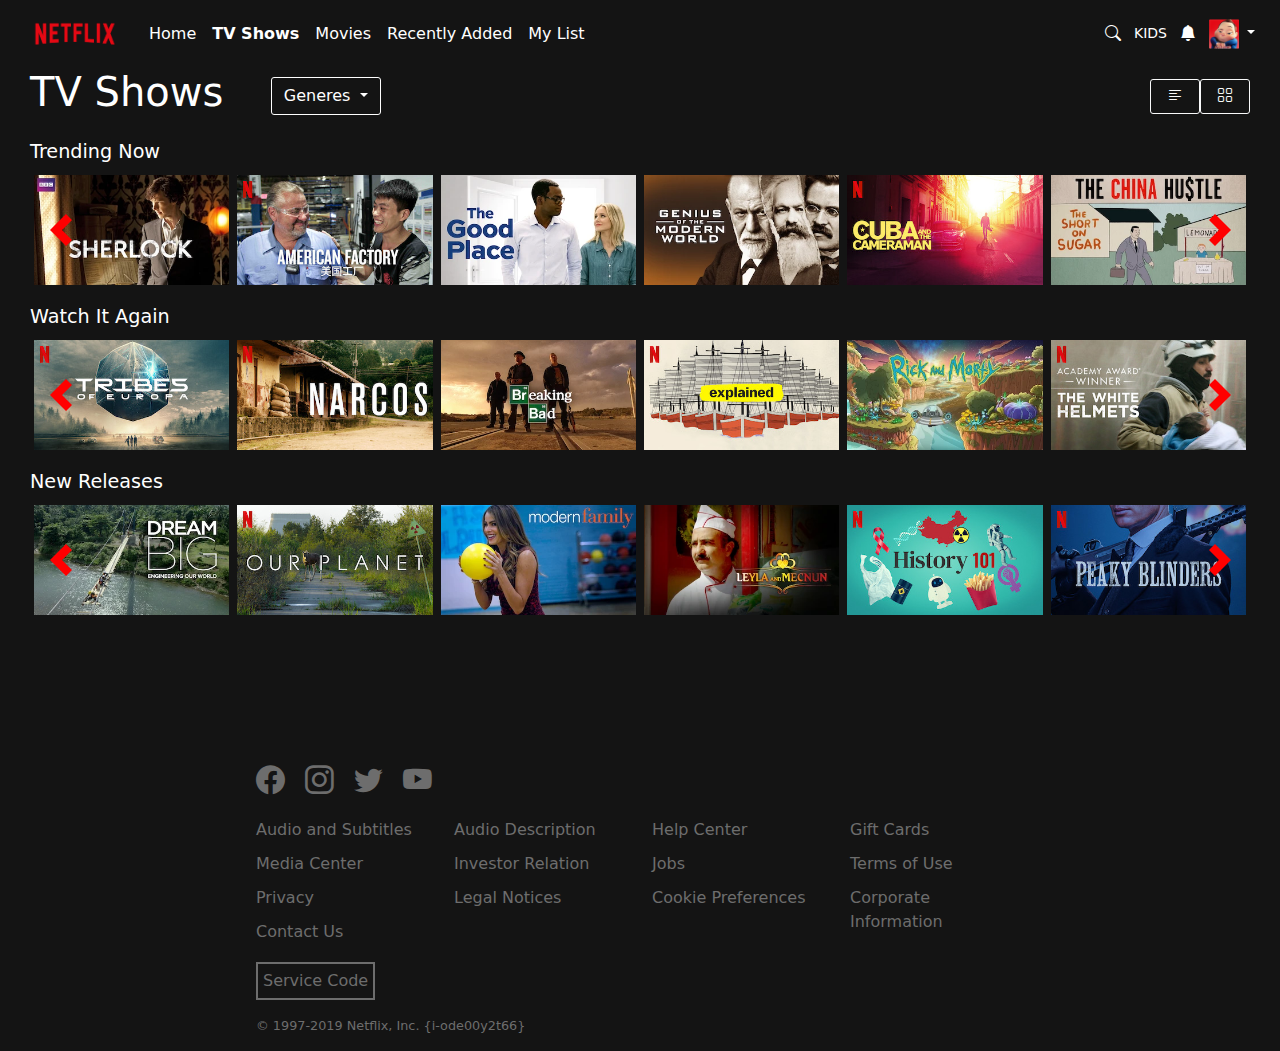
==== index.html @ 9b89817e "first commit" ====
<!DOCTYPE html>
<html lang="en">
  <head>
    <meta charset="UTF-8" />
    <meta name="viewport" content="width=device-width, initial-scale=1.0" />
    <title>Netflix clone</title>
    <link
      href="https://cdn.jsdelivr.net/npm/bootstrap@5.3.3/dist/css/bootstrap.min.css"
      rel="stylesheet"
      integrity="sha384-QWTKZyjpPEjISv5WaRU9OFeRpok6YctnYmDr5pNlyT2bRjXh0JMhjY6hW+ALEwIH"
      crossorigin="anonymous"
    />
    <link rel="stylesheet" href="style.css" />
  </head>
  <body>
    <header>
      <nav class="navbar navbar-expand-lg navbar-light">
        <div class="container-fluid p-0">
          <a class="navbar-brand" href="#">
            <img src="/assets/netflix_logo.png" alt="logo" />
          </a>
          <button
            class="navbar-toggler"
            type="button"
            data-bs-toggle="collapse"
            data-bs-target="#navbarSupportedContent"
            aria-controls="navbarSupportedContent"
            aria-expanded="false"
            aria-label="Toggle navigation"
          >
            <span class="navbar-toggler-icon"></span>
          </button>
          <div class="collapse navbar-collapse" id="navbarSupportedContent">
            <ul class="navbar-nav me-auto mb-2 mb-lg-0">
              <li class="nav-item">
                <a class="nav-link" href="#">Home</a>
              </li>
              <li class="nav-item">
                <a class="nav-link active" aria-current="page" href="#"
                  >TV Shows</a
                >
              </li>
              <li class="nav-item">
                <a class="nav-link">Movies</a>
              </li>
              <li class="nav-item">
                <a class="nav-link" href="#">Recently Added</a>
              </li>
              <li class="nav-item">
                <a class="nav-link" href="#">My List</a>
              </li>
            </ul>

            <form class="rightNav d-flex">
              <i class="bi bi-search"></i>
              <a href="#">KIDS </a>
              <i class="bi bi-bell-fill"></i>
              <li class="nav-item dropdown">
                <a
                  class="nav-link dropdown-toggle"
                  href="#"
                  role="button"
                  data-bs-toggle="dropdown"
                  aria-expanded="false"
                >
                  <img src="assets/avatar.png" alt="avatar" />
                </a>
                <ul class="dropdown-menu dropdown-menu-right">
                  <li>
                    <a class="dropdown-item" href="#"
                      ><i class="bi bi-person-circle"></i> Account</a
                    >
                  </li>
                  <li>
                    <a class="dropdown-item" href="#"
                      ><i class="bi bi-gear"></i> Settings</a
                    >
                  </li>
                  <li><hr class="dropdown-divider" /></li>
                  <li>
                    <a class="dropdown-item" href="#"
                      ><i class="bi bi-box-arrow-left"></i> Disconnect</a
                    >
                  </li>
                </ul>
              </li>
            </form>
          </div>
        </div>
      </nav>
    </header>
    <main>
      <section class="titleBar row">
        <div class="col-9">
          <div class="row tvShows d-flex align-items-center">
            <h1 class="col-lg-3 col-md-12">TV Shows</h1>
            <div class="dropdown col-lg-4 col-md-12">
              <button
                class="btn btn-secondary dropdown-toggle"
                type="button"
                data-bs-toggle="dropdown"
                aria-expanded="false"
              >
                Generes
              </button>
              <ul class="dropdown-menu">
                <li><a class="dropdown-item" href="#">Action</a></li>
                <li><a class="dropdown-item" href="#">Romantic</a></li>
                <li><a class="dropdown-item" href="#">Horror</a></li>
              </ul>
            </div>
          </div>
        </div>
        <div class="col-3">
          <div class="row justify-content-end mr-0">
            <button
              type="button"
              class="btn btn-outline-light btnRight d-flex align-items-center justify-content-center col-md-12 col-lg-6"
            >
              <i class="bi bi-text-left"></i>
            </button>
            <button
              type="button"
              class="btn btn-outline-light btnRight d-flex align-items-center justify-content-center col-md-12 col-lg-6"
            >
              <i class="bi bi-grid"></i>
            </button>
          </div>
        </div>
      </section>
      <section class="film">
        <div>
          <h3 class="mt-3">Trending Now</h3>
          <div id="carouselExample" class="carousel slide">
            <div class="carousel-inner">
              <div class="carousel-item active">
                <div class="container-fluid">
                  <div class="row">
                    <img
                      src="assets/media/media0.webp"
                      class="col-2 p-1"
                      alt="..."
                    />
                    <img
                      src="assets/media/media1.jpg"
                      class="col-2 p-1"
                      alt="..."
                    />
                    <img
                      src="assets/media/media2.webp"
                      class="col-2 p-1"
                      alt="..."
                    />
                    <img
                      src="assets/media/media3.webp"
                      class="col-2 p-1"
                      alt="..."
                    />
                    <img
                      src="assets/media/media4.jpg"
                      class="col-2 p-1"
                      alt="..."
                    />
                    <img
                      src="assets/media/media5.webp"
                      class="col-2 p-1"
                      alt="..."
                    />
                  </div>
                </div>
              </div>

              <div class="carousel-item row">
                <div class="container-fluid">
                  <div class="row">
                    <img
                      src="assets/media/media6.jpg"
                      class="col-2 p-1"
                      alt="..."
                    />
                    <img
                      src="assets/media/media7.webp"
                      class="col-2 p-1"
                      alt="..."
                    />
                    <img
                      src="assets/media/media8.webp"
                      class="col-2 p-1"
                      alt="..."
                    />
                    <img
                      src="assets/media/media9.jpg"
                      class="col-2 p-1"
                      alt="..."
                    />
                    <img
                      src="assets/media/media10.jpg"
                      class="col-2 p-1"
                      alt="..."
                    />
                    <img
                      src="assets/media/media11.jpg"
                      class="col-2 p-1"
                      alt="..."
                    />
                  </div>
                </div>
              </div>
            </div>
            <button
              class="carousel-control-prev"
              type="button"
              data-bs-target="#carouselExample"
              data-bs-slide="prev"
            >
              <span
                class="carousel-control-prev-icon"
                aria-hidden="true"
              ></span>
              <span class="visually-hidden">Previous</span>
            </button>
            <button
              class="carousel-control-next"
              type="button"
              data-bs-target="#carouselExample"
              data-bs-slide="next"
            >
              <span
                class="carousel-control-next-icon"
                aria-hidden="true"
              ></span>
              <span class="visually-hidden">Next</span>
            </button>
          </div>
        </div>
        <div>
          <h3 class="mt-3">Watch It Again</h3>
          <div id="carouselExample1" class="carousel slide">
            <div class="carousel-inner">
              <div class="carousel-item active">
                <div class="container-fluid">
                  <div class="row">
                    <img
                      src="assets/media/media12.jpg"
                      class="col-2 p-1"
                      alt="..."
                    />
                    <img
                      src="assets/media/media13.jpg"
                      class="col-2 p-1"
                      alt="..."
                    />
                    <img
                      src="assets/media/media14.webp"
                      class="col-2 p-1"
                      alt="..."
                    />
                    <img
                      src="assets/media/media15.jpg"
                      class="col-2 p-1"
                      alt="..."
                    />
                    <img
                      src="assets/media/media16.webp"
                      class="col-2 p-1"
                      alt="..."
                    />
                    <img
                      src="assets/media/media17.jpg"
                      class="col-2 p-1"
                      alt="..."
                    />
                  </div>
                </div>
              </div>

              <div class="carousel-item row">
                <div class="container-fluid">
                  <div class="row">
                    <img
                      src="assets/media/media17.jpg"
                      class="col-2 p-1"
                      alt="..."
                    />
                    <img
                      src="assets/media/media18.jpg"
                      class="col-2 p-1"
                      alt="..."
                    />
                    <img
                      src="assets/media/media19.webp"
                      class="col-2 p-1"
                      alt="..."
                    />
                    <img
                      src="assets/media/media20.jpg"
                      class="col-2 p-1"
                      alt="..."
                    />
                    <img
                      src="assets/media/media21.webp"
                      class="col-2 p-1"
                      alt="..."
                    />
                    <img
                      src="assets/media/media22.webp"
                      class="col-2 p-1"
                      alt="..."
                    />
                  </div>
                </div>
              </div>
            </div>
            <button
              class="carousel-control-prev"
              type="button"
              data-bs-target="#carouselExample1"
              data-bs-slide="prev"
            >
              <span
                class="carousel-control-prev-icon"
                aria-hidden="true"
              ></span>
              <span class="visually-hidden">Previous</span>
            </button>
            <button
              class="carousel-control-next"
              type="button"
              data-bs-target="#carouselExample1"
              data-bs-slide="next"
            >
              <span
                class="carousel-control-next-icon"
                aria-hidden="true"
              ></span>
              <span class="visually-hidden">Next</span>
            </button>
          </div>
        </div>
        <div>
          <h3 class="mt-3">New Releases</h3>
          <div id="carouselExample2" class="carousel slide">
            <div class="carousel-inner">
              <div class="carousel-item active">
                <div class="container-fluid">
                  <div class="row">
                    <img
                      src="assets/media/media23.webp"
                      class="col-2 p-1"
                      alt="..."
                    />
                    <img
                      src="assets/media/media24.jpg"
                      class="col-2 p-1"
                      alt="..."
                    />
                    <img
                      src="assets/media/media25.webp"
                      class="col-2 p-1"
                      alt="..."
                    />
                    <img
                      src="assets/media/media26.webp"
                      class="col-2 p-1"
                      alt="..."
                    />
                    <img
                      src="assets/media/media27.jpg"
                      class="col-2 p-1"
                      alt="..."
                    />
                    <img
                      src="assets/media/media28.jpg"
                      class="col-2 p-1"
                      alt="..."
                    />
                  </div>
                </div>
              </div>

              <div class="carousel-item row">
                <div class="container-fluid">
                  <div class="row">
                    <img
                      src="assets/media/media29.jpg"
                      class="col-2 p-1"
                      alt="..."
                    />
                    <img
                      src="assets/media/media30.jpg"
                      class="col-2 p-1"
                      alt="..."
                    />
                    <img
                      src="assets/media/media31.webp"
                      class="col-2 p-1"
                      alt="..."
                    />
                    <img
                      src="assets/media/media32.jpg"
                      class="col-2 p-1"
                      alt="..."
                    />
                  </div>
                </div>
              </div>
            </div>
            <button
              class="carousel-control-prev"
              type="button"
              data-bs-target="#carouselExample2"
              data-bs-slide="prev"
            >
              <span
                class="carousel-control-prev-icon"
                aria-hidden="true"
              ></span>
              <span class="visually-hidden">Previous</span>
            </button>
            <button
              class="carousel-control-next"
              type="button"
              data-bs-target="#carouselExample2"
              data-bs-slide="next"
            >
              <span
                class="carousel-control-next-icon"
                aria-hidden="true"
              ></span>
              <span class="visually-hidden">Next</span>
            </button>
          </div>
        </div>
      </section>
    </main>

    <footer>
      <div class="piePagina">
        <div class="icons mb-3">
          <a href="https://www.facebook.com/" target="_blank"
            ><i class="bi bi-facebook"></i
          ></a>
          <a href="https://www.instagram.com/" target="_blank"
            ><i class="bi bi-instagram"></i
          ></a>
          <a href="https://www.twitter.com/" target="_blank"
            ><i class="bi bi-twitter"></i
          ></a>
          <a href="https://www.youtube.com/" target="_blank"
            ><i class="bi bi-youtube"></i
          ></a>
        </div>
        <div class="row">
          <div class="col-md-3 col-6 d-flex flex-column">
            <a href="#">Audio and Subtitles</a>
            <a href="#">Media Center</a>
            <a href="#">Privacy</a>
            <a href="#">Contact Us</a>
          </div>
          <div class="col-md-3 col-6 d-flex flex-column">
            <a href="#">Audio Description</a>
            <a href="#">Investor Relation</a>
            <a href="#">Legal Notices</a>
          </div>
          <div class="col-md-3 col-6 d-flex flex-column">
            <a href="#">Help Center</a>
            <a href="#">Jobs</a>
            <a href="#">Cookie Preferences</a>
          </div>
          <div class="col-md-3 col-6 d-flex flex-column">
            <a href="#">Gift Cards</a>
            <a href="#">Terms of Use</a>
            <a href="#">Corporate Information</a>
          </div>
        </div>
        <div class="text-center text-sm-start">
          <button class="mt-2 mb-3">Service Code</button>
          <p>&copy; 1997-2019 Netflix, Inc. {i-ode00y2t66}</p>
        </div>
      </div>
    </footer>
    <script
      src="https://cdn.jsdelivr.net/npm/bootstrap@5.3.3/dist/js/bootstrap.bundle.min.js"
      integrity="sha384-YvpcrYf0tY3lHB60NNkmXc5s9fDVZLESaAA55NDzOxhy9GkcIdslK1eN7N6jIeHz"
      crossorigin="anonymous"
    ></script>
  </body>
</html>
---- style.css ----
@import url("https://cdn.jsdelivr.net/npm/bootstrap-icons@1.3.0/font/bootstrap-icons.css");
body {
  background-color: #141414;
}
header {
  margin-inline: 25px;
  nav {
    a.nav-link {
      color: white;
      font-weight: 400;
    }
    .navbar-nav .nav-link.active {
      color: white;
      font-weight: 600;
    }
    .nav-link:hover {
      color: rgb(193, 191, 191);
    }
    img {
      max-width: 100px;
    }

    .rightNav {
      color: white;
      width: 150px;
      justify-content: space-between;
      align-items: center;

      a {
        text-decoration: none;
        color: white;
        font-size: 14px;
      }
      li {
        list-style-type: none;
      }
      a img {
        max-width: 30px;
      }
      a.dropdown-item {
        text-decoration: none;
        color: black;
      }
      .dropdown-menu-right {
        right: 0 !important;
        left: auto !important;
      }
    }
  }
  .navbar-light .navbar-toggler-icon {
    background-image: url("data:image/svg+xml,%3csvg xmlns='http://www.w3.org/2000/svg' width='30' height='30' viewBox='0 0 30 30'%3e%3cpath stroke='rgba(255,255,255, 0.9)' stroke-linecap='round' stroke-miterlimit='10' stroke-width='2' d='M4 7h22M4 15h22M4 23h22'/%3e%3c/svg%3e");
  }
  button.navbar-toggler.collapsed {
    border: none;
  }
}
main {
  margin-inline: 30px;
  .titleBar {
    align-items: center;
    margin-inline: 0px;
    h1 {
      color: white;
      padding: 0;
    }
    button.btnRight {
      width: 50px;
      height: 35px;
      border-radius: 3px;
      i {
        width: 20px;
      }
    }
    .tvShows {
      button {
        border: 1px solid white;
        border-radius: 3px;
        background-color: transparent;
      }
    }
  }
  h3 {
    color: white;
    font-size: 1.2em;
  }
  .film {
    .carousel-control-prev-icon {
      background-image: url("data:image/svg+xml;charset=utf8,%3Csvg xmlns='http://www.w3.org/2000/svg' fill='%23ff0000' viewBox='0 0 8 8'%3E%3Cpath d='M5.25 0l-4 4 4 4 1.5-1.5-2.5-2.5 2.5-2.5-1.5-1.5z'/%3E%3C/svg%3E") !important;
    }

    .carousel-control-next-icon {
      background-image: url("data:image/svg+xml;charset=utf8,%3Csvg xmlns='http://www.w3.org/2000/svg' fill='%23ff0000' viewBox='0 0 8 8'%3E%3Cpath d='M2.75 0l-1.5 1.5 2.5 2.5-2.5 2.5 1.5 1.5 4-4-4-4z'/%3E%3C/svg%3E") !important;
    }
    .carousel-control-prev,
    .carousel-control-next {
      width: 5%;
      opacity: 1;
    }
  }
}
footer {
  margin-top: 140px;
  color: #6d6d6d;
  .piePagina {
    max-width: 60%;
    margin-inline: auto;
    a {
      text-decoration: none;
      color: #6d6d6d;
      margin-bottom: 10px;
    }
    .icons {
      a i {
        font-size: 1.8em;
        margin-right: 15px;
      }
    }
    button {
      background-color: transparent;
      color: #6d6d6d;
      border: 2px solid #6d6d6d;
      padding: 5px;
    }
    p {
      font-size: 0.8em;
    }
  }
}
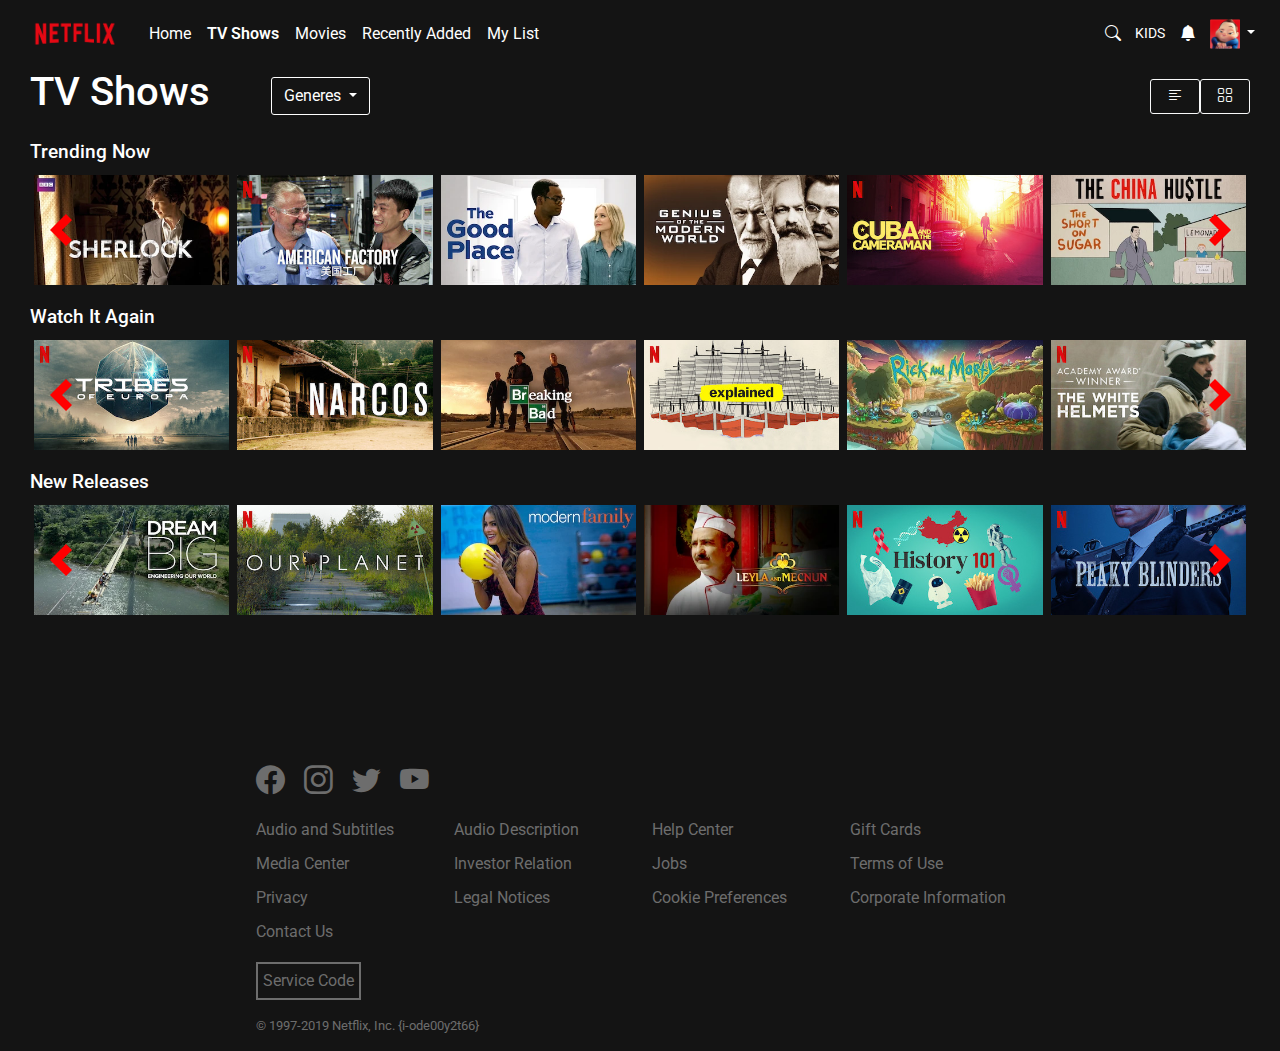
==== commit 8cc8adf1: "commit esercizio" ====
--- a/index.html
+++ b/index.html
@@ -67,12 +67,12 @@
                 </a>
                 <ul class="dropdown-menu dropdown-menu-right">
                   <li>
-                    <a class="dropdown-item" href="#"
+                    <a class="dropdown-item" href="profile.html"
                       ><i class="bi bi-person-circle"></i> Account</a
                     >
                   </li>
                   <li>
-                    <a class="dropdown-item" href="#"
+                    <a class="dropdown-item" href="extra-settings.html"
                       ><i class="bi bi-gear"></i> Settings</a
                     >
                   </li>
@@ -128,7 +128,8 @@
           </div>
         </div>
       </section>
-      <section class="film">
+      <!--DA QUI FIML MEDIUM DISPLAY-->
+      <section class="film d-md-block d-none">
         <div>
           <h3 class="mt-3">Trending Now</h3>
           <div id="carouselExample" class="carousel slide">
@@ -421,6 +422,507 @@
               class="carousel-control-next"
               type="button"
               data-bs-target="#carouselExample2"
+              data-bs-slide="next"
+            >
+              <span
+                class="carousel-control-next-icon"
+                aria-hidden="true"
+              ></span>
+              <span class="visually-hidden">Next</span>
+            </button>
+          </div>
+        </div>
+      </section>
+      <!--DA QUI FIML SMALL DISPLAY-->
+      <section class="film d-md-none d-sm-block d-none">
+        <div>
+          <h3 class="mt-3">Trending Now</h3>
+          <div id="carouselExample3" class="carousel slide">
+            <div class="carousel-inner">
+              <div class="carousel-item active">
+                <div class="container-fluid">
+                  <div class="row">
+                    <img
+                      src="assets/media/media0.webp"
+                      class="col-3 p-1"
+                      alt="..."
+                    />
+                    <img
+                      src="assets/media/media1.jpg"
+                      class="col-3 p-1"
+                      alt="..."
+                    />
+                    <img
+                      src="assets/media/media2.webp"
+                      class="col-3 p-1"
+                      alt="..."
+                    />
+                    <img
+                      src="assets/media/media3.webp"
+                      class="col-3 p-1"
+                      alt="..."
+                    />
+                  </div>
+                </div>
+              </div>
+
+              <div class="carousel-item row">
+                <div class="container-fluid">
+                  <div class="row">
+                    <img
+                      src="assets/media/media6.jpg"
+                      class="col-3 p-1"
+                      alt="..."
+                    />
+                    <img
+                      src="assets/media/media7.webp"
+                      class="col-3 p-1"
+                      alt="..."
+                    />
+                    <img
+                      src="assets/media/media8.webp"
+                      class="col-3 p-1"
+                      alt="..."
+                    />
+                    <img
+                      src="assets/media/media9.jpg"
+                      class="col-3 p-1"
+                      alt="..."
+                    />
+                  </div>
+                </div>
+              </div>
+            </div>
+            <button
+              class="carousel-control-prev"
+              type="button"
+              data-bs-target="#carouselExample3"
+              data-bs-slide="prev"
+            >
+              <span
+                class="carousel-control-prev-icon"
+                aria-hidden="true"
+              ></span>
+              <span class="visually-hidden">Previous</span>
+            </button>
+            <button
+              class="carousel-control-next"
+              type="button"
+              data-bs-target="#carouselExample3"
+              data-bs-slide="next"
+            >
+              <span
+                class="carousel-control-next-icon"
+                aria-hidden="true"
+              ></span>
+              <span class="visually-hidden">Next</span>
+            </button>
+          </div>
+        </div>
+        <div>
+          <h3 class="mt-3">Watch It Again</h3>
+          <div id="carouselExample4" class="carousel slide">
+            <div class="carousel-inner">
+              <div class="carousel-item active">
+                <div class="container-fluid">
+                  <div class="row">
+                    <img
+                      src="assets/media/media12.jpg"
+                      class="col-3 p-1"
+                      alt="..."
+                    />
+                    <img
+                      src="assets/media/media13.jpg"
+                      class="col-3 p-1"
+                      alt="..."
+                    />
+                    <img
+                      src="assets/media/media14.webp"
+                      class="col-3 p-1"
+                      alt="..."
+                    />
+                    <img
+                      src="assets/media/media15.jpg"
+                      class="col-3 p-1"
+                      alt="..."
+                    />
+                  </div>
+                </div>
+              </div>
+
+              <div class="carousel-item row">
+                <div class="container-fluid">
+                  <div class="row">
+                    <img
+                      src="assets/media/media17.jpg"
+                      class="col-3 p-1"
+                      alt="..."
+                    />
+                    <img
+                      src="assets/media/media18.jpg"
+                      class="col-3 p-1"
+                      alt="..."
+                    />
+                    <img
+                      src="assets/media/media19.webp"
+                      class="col-3 p-1"
+                      alt="..."
+                    />
+                    <img
+                      src="assets/media/media20.jpg"
+                      class="col-3 p-1"
+                      alt="..."
+                    />
+                  </div>
+                </div>
+              </div>
+            </div>
+            <button
+              class="carousel-control-prev"
+              type="button"
+              data-bs-target="#carouselExample4"
+              data-bs-slide="prev"
+            >
+              <span
+                class="carousel-control-prev-icon"
+                aria-hidden="true"
+              ></span>
+              <span class="visually-hidden">Previous</span>
+            </button>
+            <button
+              class="carousel-control-next"
+              type="button"
+              data-bs-target="#carouselExample4"
+              data-bs-slide="next"
+            >
+              <span
+                class="carousel-control-next-icon"
+                aria-hidden="true"
+              ></span>
+              <span class="visually-hidden">Next</span>
+            </button>
+          </div>
+        </div>
+        <div>
+          <h3 class="mt-3">New Releases</h3>
+          <div id="carouselExample5" class="carousel slide">
+            <div class="carousel-inner">
+              <div class="carousel-item active">
+                <div class="container-fluid">
+                  <div class="row">
+                    <img
+                      src="assets/media/media23.webp"
+                      class="col-3 p-1"
+                      alt="..."
+                    />
+                    <img
+                      src="assets/media/media24.jpg"
+                      class="col-3 p-1"
+                      alt="..."
+                    />
+                    <img
+                      src="assets/media/media25.webp"
+                      class="col-3 p-1"
+                      alt="..."
+                    />
+                    <img
+                      src="assets/media/media26.webp"
+                      class="col-3 p-1"
+                      alt="..."
+                    />
+                  </div>
+                </div>
+              </div>
+
+              <div class="carousel-item row">
+                <div class="container-fluid">
+                  <div class="row">
+                    <img
+                      src="assets/media/media29.jpg"
+                      class="col-3 p-1"
+                      alt="..."
+                    />
+                    <img
+                      src="assets/media/media30.jpg"
+                      class="col-3 p-1"
+                      alt="..."
+                    />
+                    <img
+                      src="assets/media/media31.webp"
+                      class="col-3 p-1"
+                      alt="..."
+                    />
+                    <img
+                      src="assets/media/media32.jpg"
+                      class="col-3 p-1"
+                      alt="..."
+                    />
+                  </div>
+                </div>
+              </div>
+            </div>
+            <button
+              class="carousel-control-prev"
+              type="button"
+              data-bs-target="#carouselExample5"
+              data-bs-slide="prev"
+            >
+              <span
+                class="carousel-control-prev-icon"
+                aria-hidden="true"
+              ></span>
+              <span class="visually-hidden">Previous</span>
+            </button>
+            <button
+              class="carousel-control-next"
+              type="button"
+              data-bs-target="#carouselExample5"
+              data-bs-slide="next"
+            >
+              <span
+                class="carousel-control-next-icon"
+                aria-hidden="true"
+              ></span>
+              <span class="visually-hidden">Next</span>
+            </button>
+          </div>
+        </div>
+      </section>
+      <!--DA QUI FIML X-SMALL DISPLAY-->
+      <section class="film d-md-none d-sm-none d-block">
+        <div>
+          <h3 class="mt-3">Trending Now</h3>
+          <div id="carouselExample6" class="carousel slide">
+            <div class="carousel-inner">
+              <div class="carousel-item active">
+                <div class="container-fluid">
+                  <div class="row">
+                    <img
+                      src="assets/media/media0.webp"
+                      class="col-6 p-1"
+                      alt="..."
+                    />
+                    <img
+                      src="assets/media/media1.jpg"
+                      class="col-6 p-1"
+                      alt="..."
+                    />
+                  </div>
+                </div>
+              </div>
+
+              <div class="carousel-item row">
+                <div class="container-fluid">
+                  <div class="row">
+                    <img
+                      src="assets/media/media6.jpg"
+                      class="col-6 p-1"
+                      alt="..."
+                    />
+                    <img
+                      src="assets/media/media7.webp"
+                      class="col-6 p-1"
+                      alt="..."
+                    />
+                  </div>
+                </div>
+              </div>
+
+              <div class="carousel-item row">
+                <div class="container-fluid">
+                  <div class="row">
+                    <img
+                      src="assets/media/media8.webp"
+                      class="col-6 p-1"
+                      alt="..."
+                    />
+                    <img
+                      src="assets/media/media9.jpg"
+                      class="col-6 p-1"
+                      alt="..."
+                    />
+                  </div>
+                </div>
+              </div>
+            </div>
+            <button
+              class="carousel-control-prev"
+              type="button"
+              data-bs-target="#carouselExample6"
+              data-bs-slide="prev"
+            >
+              <span
+                class="carousel-control-prev-icon"
+                aria-hidden="true"
+              ></span>
+              <span class="visually-hidden">Previous</span>
+            </button>
+            <button
+              class="carousel-control-next"
+              type="button"
+              data-bs-target="#carouselExample6"
+              data-bs-slide="next"
+            >
+              <span
+                class="carousel-control-next-icon"
+                aria-hidden="true"
+              ></span>
+              <span class="visually-hidden">Next</span>
+            </button>
+          </div>
+        </div>
+        <div>
+          <h3 class="mt-3">Watch It Again</h3>
+          <div id="carouselExample7" class="carousel slide">
+            <div class="carousel-inner">
+              <div class="carousel-item active">
+                <div class="container-fluid">
+                  <div class="row">
+                    <img
+                      src="assets/media/media12.jpg"
+                      class="col-6 p-1"
+                      alt="..."
+                    />
+                    <img
+                      src="assets/media/media13.jpg"
+                      class="col-6 p-1"
+                      alt="..."
+                    />
+                  </div>
+                </div>
+              </div>
+
+              <div class="carousel-item row">
+                <div class="container-fluid">
+                  <div class="row">
+                    <img
+                      src="assets/media/media17.jpg"
+                      class="col-6 p-1"
+                      alt="..."
+                    />
+                    <img
+                      src="assets/media/media18.jpg"
+                      class="col-6 p-1"
+                      alt="..."
+                    />
+                  </div>
+                </div>
+              </div>
+
+              <div class="carousel-item row">
+                <div class="container-fluid">
+                  <div class="row">
+                    <img
+                      src="assets/media/media19.webp"
+                      class="col-6 p-1"
+                      alt="..."
+                    />
+                    <img
+                      src="assets/media/media20.jpg"
+                      class="col-6 p-1"
+                      alt="..."
+                    />
+                  </div>
+                </div>
+              </div>
+            </div>
+            <button
+              class="carousel-control-prev"
+              type="button"
+              data-bs-target="#carouselExample7"
+              data-bs-slide="prev"
+            >
+              <span
+                class="carousel-control-prev-icon"
+                aria-hidden="true"
+              ></span>
+              <span class="visually-hidden">Previous</span>
+            </button>
+            <button
+              class="carousel-control-next"
+              type="button"
+              data-bs-target="#carouselExample7"
+              data-bs-slide="next"
+            >
+              <span
+                class="carousel-control-next-icon"
+                aria-hidden="true"
+              ></span>
+              <span class="visually-hidden">Next</span>
+            </button>
+          </div>
+        </div>
+        <div>
+          <h3 class="mt-3">New Releases</h3>
+          <div id="carouselExample8" class="carousel slide">
+            <div class="carousel-inner">
+              <div class="carousel-item active">
+                <div class="container-fluid">
+                  <div class="row">
+                    <img
+                      src="assets/media/media23.webp"
+                      class="col-6 p-1"
+                      alt="..."
+                    />
+                    <img
+                      src="assets/media/media24.jpg"
+                      class="col-6 p-1"
+                      alt="..."
+                    />
+                  </div>
+                </div>
+              </div>
+
+              <div class="carousel-item row">
+                <div class="container-fluid">
+                  <div class="row">
+                    <img
+                      src="assets/media/media31.webp"
+                      class="col-6 p-1"
+                      alt="..."
+                    />
+                    <img
+                      src="assets/media/media32.jpg"
+                      class="col-6 p-1"
+                      alt="..."
+                    />
+                  </div>
+                </div>
+              </div>
+
+              <div class="carousel-item row">
+                <div class="container-fluid">
+                  <div class="row">
+                    <img
+                      src="assets/media/media29.jpg"
+                      class="col-6 p-1"
+                      alt="..."
+                    />
+                    <img
+                      src="assets/media/media30.jpg"
+                      class="col-6 p-1"
+                      alt="..."
+                    />
+                  </div>
+                </div>
+              </div>
+            </div>
+            <button
+              class="carousel-control-prev"
+              type="button"
+              data-bs-target="#carouselExample8"
+              data-bs-slide="prev"
+            >
+              <span
+                class="carousel-control-prev-icon"
+                aria-hidden="true"
+              ></span>
+              <span class="visually-hidden">Previous</span>
+            </button>
+            <button
+              class="carousel-control-next"
+              type="button"
+              data-bs-target="#carouselExample8"
               data-bs-slide="next"
             >
               <span
--- a/style.css
+++ b/style.css
@@ -1,6 +1,8 @@
 @import url("https://cdn.jsdelivr.net/npm/bootstrap-icons@1.3.0/font/bootstrap-icons.css");
+@import url("https://fonts.googleapis.com/css2?family=Roboto:ital,wght@0,100;0,300;0,400;0,500;0,700;0,900;1,100;1,300;1,400;1,500;1,700;1,900&display=swap");
 body {
   background-color: #141414;
+  font-family: "Roboto", sans-serif;
 }
 header {
   margin-inline: 25px;
@@ -84,6 +86,11 @@
     font-size: 1.2em;
   }
   .film {
+    img:hover {
+      scale: 1.2;
+      cursor: pointer;
+      box-shadow: 0px 0px 20px 3px rgba(31, 31, 31, 0.74);
+    }
     .carousel-control-prev-icon {
       background-image: url("data:image/svg+xml;charset=utf8,%3Csvg xmlns='http://www.w3.org/2000/svg' fill='%23ff0000' viewBox='0 0 8 8'%3E%3Cpath d='M5.25 0l-4 4 4 4 1.5-1.5-2.5-2.5 2.5-2.5-1.5-1.5z'/%3E%3C/svg%3E") !important;
     }
